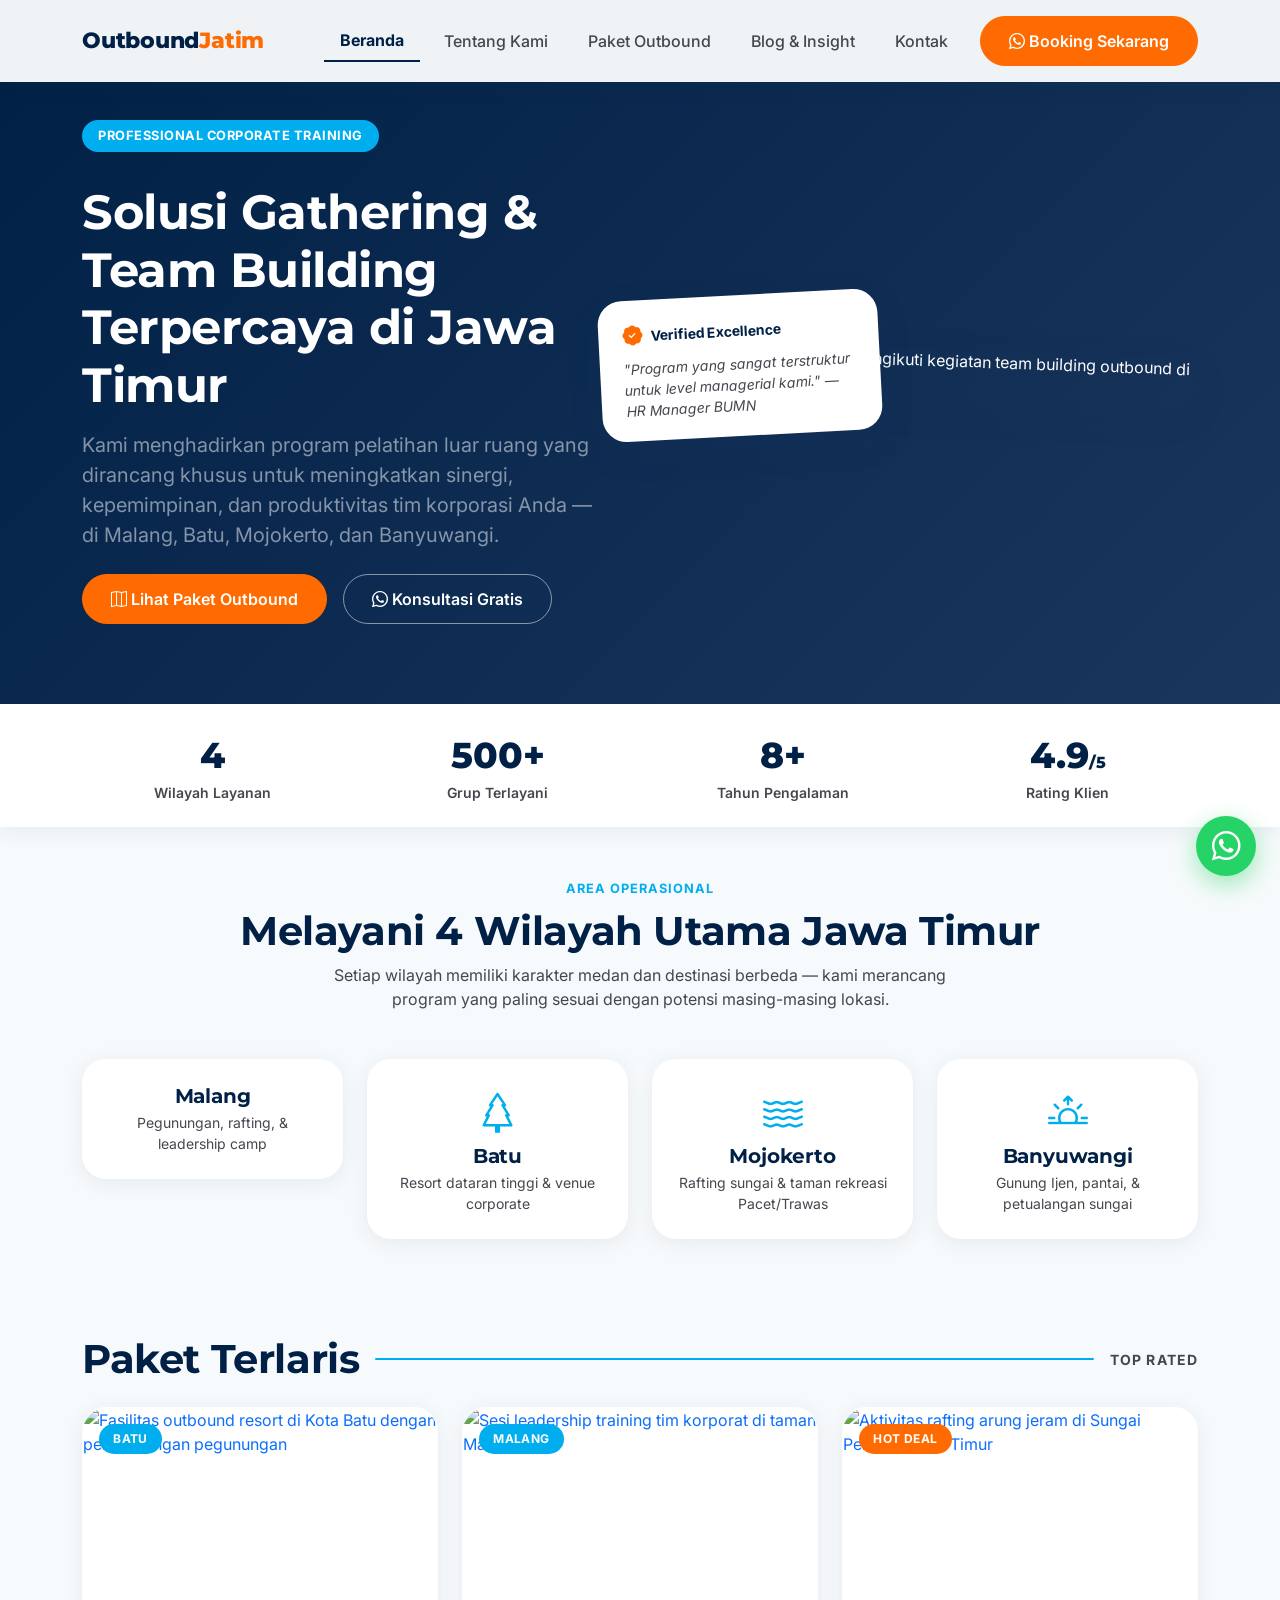
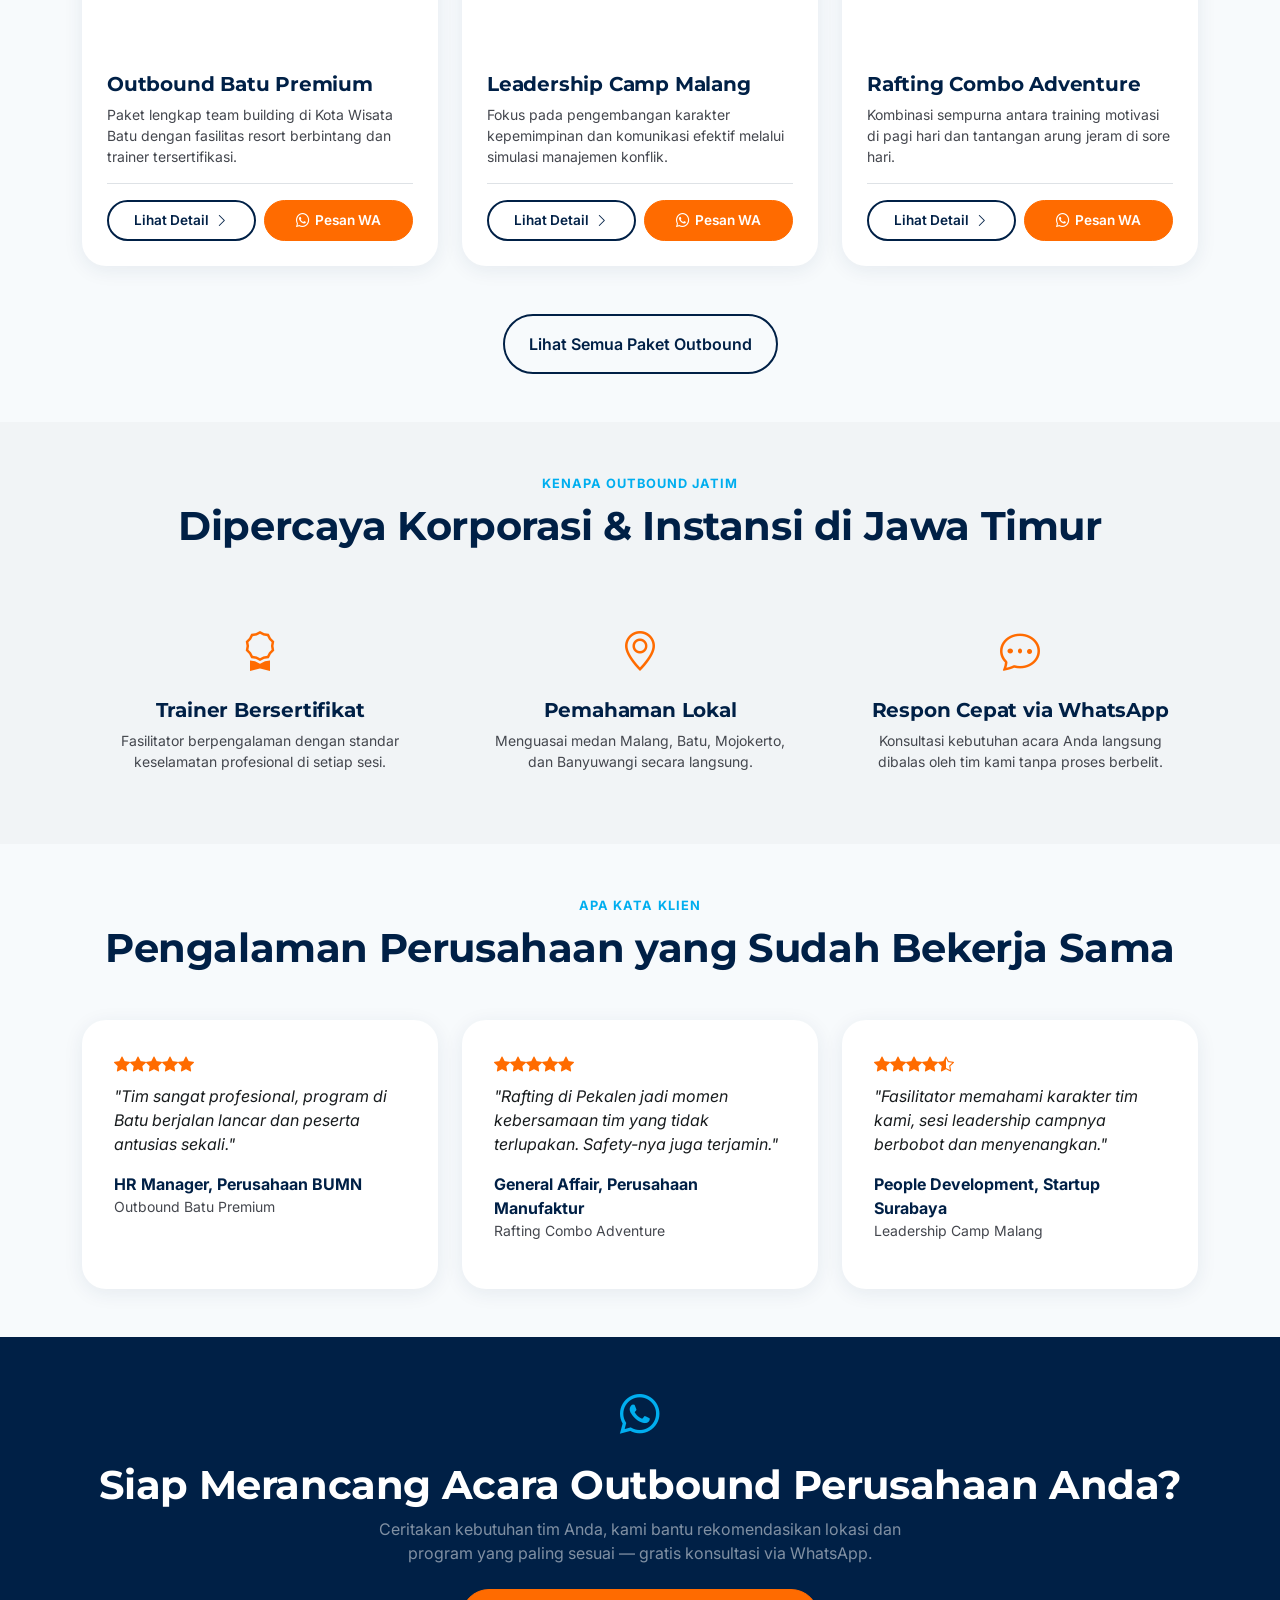
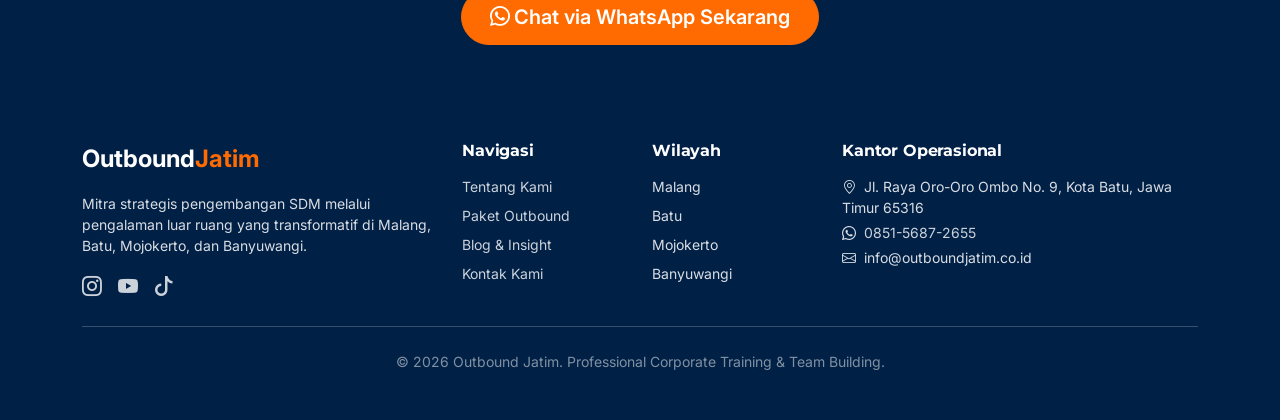
==== index.html @ 8d442c15 "outbound jatim" ====
<!DOCTYPE html>
<html lang="id">
<head>
<meta charset="UTF-8" />
<meta name="viewport" content="width=device-width, initial-scale=1.0" />
<title>Outbound Jatim | Paket Outbound &amp; Team Building Malang, Batu, Mojokerto, Banyuwangi</title>
<meta name="description" content="Outbound Jatim menyediakan paket outbound dan team building profesional di Malang, Batu, Mojokerto, dan Banyuwangi. Trainer bersertifikat, harga transparan, konsultasi gratis via WhatsApp." />
<meta name="keywords" content="outbound jawa timur, outbound malang, outbound batu, outbound mojokerto, outbound banyuwangi, team building malang, rafting jawa timur, paket outbound perusahaan" />
<meta name="author" content="Outbound Jatim" />
<meta name="robots" content="index, follow" />
<link rel="canonical" href="https://outboundjatim.co.id/index.html" />

<!-- Open Graph -->
<meta property="og:type" content="website" />
<meta property="og:locale" content="id_ID" />
<meta property="og:site_name" content="Outbound Jatim" />
<meta property="og:title" content="Outbound Jatim | Paket Outbound & Team Building Malang, Batu, Mojokerto, Banyuwangi" />
<meta property="og:description" content="Solusi gathering dan team building terpercaya di Jawa Timur. Melayani Malang, Batu, Mojokerto, dan Banyuwangi dengan program yang dirancang khusus untuk kebutuhan korporat." />
<meta property="og:url" content="https://outboundjatim.co.id/index.html" />
<meta property="og:image" content="https://lh3.googleusercontent.com/aida-public/[base64]" />

<!-- Twitter -->
<meta name="twitter:card" content="summary_large_image" />
<meta name="twitter:title" content="Outbound Jatim | Paket Outbound & Team Building Malang, Batu, Mojokerto, Banyuwangi" />
<meta name="twitter:description" content="Paket outbound dan team building profesional di Malang, Batu, Mojokerto, dan Banyuwangi." />

<link rel="preconnect" href="https://fonts.googleapis.com" />
<link rel="preconnect" href="https://fonts.gstatic.com" crossorigin />
<link href="https://fonts.googleapis.com/css2?family=Montserrat:wght@600;700;800&family=Inter:wght@400;500;600;700&display=swap" rel="stylesheet" />
<link rel="stylesheet" href="https://cdn.jsdelivr.net/npm/bootstrap@5.3.3/dist/css/bootstrap.min.css" />
<link rel="stylesheet" href="https://cdn.jsdelivr.net/npm/bootstrap-icons@1.11.3/font/bootstrap-icons.css" />
<link rel="stylesheet" href="assets/css/style.css" />

<script type="application/ld+json">
{
  "@context": "https://schema.org",
  "@type": "LocalBusiness",
  "name": "Outbound Jatim",
  "image": "https://lh3.googleusercontent.com/aida-public/[base64]",
  "description": "Penyedia jasa outbound dan team building korporat profesional di Jawa Timur, melayani Malang, Batu, Mojokerto, dan Banyuwangi.",
  "@id": "https://outboundjatim.co.id/",
  "url": "https://outboundjatim.co.id/",
  "telephone": "+6285156872655",
  "priceRange": "Rp 125.000 - Rp 900.000",
  "address": {
    "@type": "PostalAddress",
    "streetAddress": "Jl. Raya Oro-Oro Ombo No. 9",
    "addressLocality": "Kota Batu",
    "addressRegion": "Jawa Timur",
    "postalCode": "65316",
    "addressCountry": "ID"
  },
  "areaServed": [
    {"@type": "City", "name": "Malang"},
    {"@type": "City", "name": "Batu"},
    {"@type": "City", "name": "Mojokerto"},
    {"@type": "City", "name": "Banyuwangi"}
  ]
}
</script>
</head>
<body>
<a class="skip-link" href="#main-content">Langsung ke konten utama</a>

<!-- ============ NAVBAR ============ -->
<nav class="navbar navbar-expand-lg navbar-oj fixed-top py-3">
  <div class="container">
    <a class="navbar-brand" href="index.html">Outbound<span>Jatim</span></a>
    <button class="navbar-toggler border-0" type="button" data-bs-toggle="collapse" data-bs-target="#navMain" aria-controls="navMain" aria-expanded="false" aria-label="Buka menu navigasi">
      <i class="bi bi-list fs-2 text-navy"></i>
    </button>
    <div class="collapse navbar-collapse" id="navMain">
      <ul class="navbar-nav ms-auto align-items-lg-center gap-lg-2">
        <li class="nav-item"><a class="nav-link active" aria-current="page" href="index.html">Beranda</a></li>
        <li class="nav-item"><a class="nav-link" href="tentang.html">Tentang Kami</a></li>
        <li class="nav-item"><a class="nav-link" href="paket.html">Paket Outbound</a></li>
        <li class="nav-item"><a class="nav-link" href="blog.html">Blog &amp; Insight</a></li>
        <li class="nav-item"><a class="nav-link" href="kontak.html">Kontak</a></li>
        <li class="nav-item ms-lg-2 mt-2 mt-lg-0">
          <a class="btn btn-orange w-100" href="#" data-wa-message="Halo Outbound Jatim, saya ingin booking paket outbound. Mohon informasinya.">
            <i class="bi bi-whatsapp me-1"></i>Booking Sekarang
          </a>
        </li>
      </ul>
    </div>
  </div>
</nav>

<main id="main-content">
  <!-- ============ HERO ============ -->
  <header class="hero-section">
    <div class="container">
      <div class="row align-items-center g-5">
        <div class="col-lg-6">
          <span class="hero-badge mb-3">Professional Corporate Training</span>
          <h1 class="display-5 fw-bold text-white my-3">Solusi Gathering &amp; Team Building Terpercaya di Jawa Timur</h1>
          <p class="fs-5 text-white-50 mb-4" style="max-width: 32rem;">Kami menghadirkan program pelatihan luar ruang yang dirancang khusus untuk meningkatkan sinergi, kepemimpinan, dan produktivitas tim korporasi Anda &mdash; di Malang, Batu, Mojokerto, dan Banyuwangi.</p>
          <div class="d-flex flex-wrap gap-3">
            <a class="btn btn-orange" href="paket.html">
              <i class="bi bi-map me-1"></i>Lihat Paket Outbound
            </a>
            <a class="btn btn-navy-outline" href="#" data-wa-message="Halo Outbound Jatim, saya ingin konsultasi gratis mengenai paket outbound untuk perusahaan/instansi kami.">
              <i class="bi bi-whatsapp me-1"></i>Konsultasi Gratis
            </a>
          </div>
        </div>
        <div class="col-lg-6 d-none d-lg-block position-relative">
          <div class="hero-image-wrap">
            <img src="https://lh3.googleusercontent.com/aida-public/[base64]" alt="Karyawan perusahaan mengikuti kegiatan team building outbound di taman terbuka Jawa Timur" />
          </div>
          <div class="hero-floating-card position-absolute" style="bottom:-2.5rem; left:-2.5rem; transform: rotate(-3deg);">
            <div class="d-flex align-items-center gap-2 mb-2">
              <i class="bi bi-patch-check-fill text-orange fs-5"></i>
              <span class="fw-bold small">Verified Excellence</span>
            </div>
            <p class="fst-italic text-muted-custom small mb-0">"Program yang sangat terstruktur untuk level managerial kami." &mdash; HR Manager BUMN</p>
          </div>
        </div>
      </div>
    </div>
  </header>

  <!-- ============ STATS STRIP ============ -->
  <section class="py-4 bg-white shadow-navy">
    <div class="container">
      <div class="row g-4 text-center">
        <div class="col-6 col-md-3 stat-box">
          <div class="stat-number">4</div>
          <div class="text-muted-custom small fw-semibold">Wilayah Layanan</div>
        </div>
        <div class="col-6 col-md-3 stat-box">
          <div class="stat-number">500+</div>
          <div class="text-muted-custom small fw-semibold">Grup Terlayani</div>
        </div>
        <div class="col-6 col-md-3 stat-box">
          <div class="stat-number">8+</div>
          <div class="text-muted-custom small fw-semibold">Tahun Pengalaman</div>
        </div>
        <div class="col-6 col-md-3 stat-box">
          <div class="stat-number">4.9<span class="fs-6">/5</span></div>
          <div class="text-muted-custom small fw-semibold">Rating Klien</div>
        </div>
      </div>
    </div>
  </section>

  <!-- ============ WILAYAH LAYANAN ============ -->
  <section class="py-5 py-lg-6 px-3" style="padding-top:4rem; padding-bottom:4rem;">
    <div class="container">
      <div class="text-center mb-5">
        <span class="section-eyebrow">Area Operasional</span>
        <h2 class="fs-1 mt-2">Melayani 4 Wilayah Utama Jawa Timur</h2>
        <p class="text-muted-custom mx-auto" style="max-width: 40rem;">Setiap wilayah memiliki karakter medan dan destinasi berbeda &mdash; kami merancang program yang paling sesuai dengan potensi masing-masing lokasi.</p>
      </div>
      <div class="row g-4">
        <div class="col-md-6 col-lg-3">
          <div class="card-oj text-center p-4">
            <i class="bi bi-mountain fs-1 text-sky mb-2"></i>
            <h3 class="fs-5 mb-1">Malang</h3>
            <p class="small text-muted-custom mb-0">Pegunungan, rafting, &amp; leadership camp</p>
          </div>
        </div>
        <div class="col-md-6 col-lg-3">
          <div class="card-oj text-center p-4">
            <i class="bi bi-tree fs-1 text-sky mb-2"></i>
            <h3 class="fs-5 mb-1">Batu</h3>
            <p class="small text-muted-custom mb-0">Resort dataran tinggi &amp; venue corporate</p>
          </div>
        </div>
        <div class="col-md-6 col-lg-3">
          <div class="card-oj text-center p-4">
            <i class="bi bi-water fs-1 text-sky mb-2"></i>
            <h3 class="fs-5 mb-1">Mojokerto</h3>
            <p class="small text-muted-custom mb-0">Rafting sungai &amp; taman rekreasi Pacet/Trawas</p>
          </div>
        </div>
        <div class="col-md-6 col-lg-3">
          <div class="card-oj text-center p-4">
            <i class="bi bi-sunrise fs-1 text-sky mb-2"></i>
            <h3 class="fs-5 mb-1">Banyuwangi</h3>
            <p class="small text-muted-custom mb-0">Gunung Ijen, pantai, &amp; petualangan sungai</p>
          </div>
        </div>
      </div>
    </div>
  </section>

  <!-- ============ PAKET UNGGULAN ============ -->
  <section class="py-5" style="padding-top:1rem; padding-bottom:4rem;">
    <div class="container">
      <div class="d-flex align-items-center gap-3 mb-4 flex-wrap">
        <h2 class="fs-1 mb-0 text-navy">Paket Terlaris</h2>
        <div class="section-title-divider"></div>
        <span class="text-muted-custom small fw-bold text-uppercase" style="letter-spacing:.08em;">Top Rated</span>
      </div>
      <div class="row g-4">
        <div class="col-md-6 col-lg-4">
          <div class="card-oj h-100 d-flex flex-column">
            <div class="position-relative" style="height:15rem; overflow:hidden;">
              <a href="paket-detail.html?id=batu-premium">
                <img class="w-100 h-100" style="object-fit:cover;" src="https://lh3.googleusercontent.com/aida-public/[base64]" alt="Fasilitas outbound resort di Kota Batu dengan pemandangan pegunungan" loading="lazy" />
              </a>
              <span class="badge-region position-absolute" style="top:1rem; left:1rem;">Batu</span>
            </div>
            <div class="p-4 d-flex flex-column flex-grow-1">
              <h3 class="fs-5 mb-2"><a href="paket-detail.html?id=batu-premium" class="text-navy">Outbound Batu Premium</a></h3>
              <p class="small text-muted-custom flex-grow-1">Paket lengkap team building di Kota Wisata Batu dengan fasilitas resort berbintang dan trainer tersertifikasi.</p>
              <div class="card-action-btns pt-3 border-top mt-auto">
                <a class="btn btn-outline-navy-pill btn-sm-custom" href="paket-detail.html?id=batu-premium">Lihat Detail <i class="bi bi-chevron-right"></i></a>
                <a class="btn btn-orange btn-sm-custom" href="#" data-wa-message="Halo Admin Outbound Jatim, saya tertarik dengan paket Outbound Batu Premium. Mohon info ketersediaan jadwal."><i class="bi bi-whatsapp"></i> Pesan WA</a>
              </div>
            </div>
          </div>
        </div>
        <div class="col-md-6 col-lg-4">
          <div class="card-oj h-100 d-flex flex-column">
            <div class="position-relative" style="height:15rem; overflow:hidden;">
              <a href="paket-detail.html?id=leadership-malang">
                <img class="w-100 h-100" style="object-fit:cover;" src="https://lh3.googleusercontent.com/aida-public/[base64]" alt="Sesi leadership training tim korporat di taman Malang" loading="lazy" />
              </a>
              <span class="badge-region position-absolute" style="top:1rem; left:1rem;">Malang</span>
            </div>
            <div class="p-4 d-flex flex-column flex-grow-1">
              <h3 class="fs-5 mb-2"><a href="paket-detail.html?id=leadership-malang" class="text-navy">Leadership Camp Malang</a></h3>
              <p class="small text-muted-custom flex-grow-1">Fokus pada pengembangan karakter kepemimpinan dan komunikasi efektif melalui simulasi manajemen konflik.</p>
              <div class="card-action-btns pt-3 border-top mt-auto">
                <a class="btn btn-outline-navy-pill btn-sm-custom" href="paket-detail.html?id=leadership-malang">Lihat Detail <i class="bi bi-chevron-right"></i></a>
                <a class="btn btn-orange btn-sm-custom" href="#" data-wa-message="Halo Admin Outbound Jatim, saya tertarik dengan paket Leadership Camp Malang. Mohon info ketersediaan jadwal."><i class="bi bi-whatsapp"></i> Pesan WA</a>
              </div>
            </div>
          </div>
        </div>
        <div class="col-md-6 col-lg-4">
          <div class="card-oj h-100 d-flex flex-column">
            <div class="position-relative" style="height:15rem; overflow:hidden;">
              <a href="paket-detail.html?id=rafting-combo">
                <img class="w-100 h-100" style="object-fit:cover;" src="https://lh3.googleusercontent.com/aida-public/[base64]" alt="Aktivitas rafting arung jeram di Sungai Pekalen Jawa Timur" loading="lazy" />
              </a>
              <span class="badge-hot position-absolute" style="top:1rem; left:1rem;">Hot Deal</span>
            </div>
            <div class="p-4 d-flex flex-column flex-grow-1">
              <h3 class="fs-5 mb-2"><a href="paket-detail.html?id=rafting-combo" class="text-navy">Rafting Combo Adventure</a></h3>
              <p class="small text-muted-custom flex-grow-1">Kombinasi sempurna antara training motivasi di pagi hari dan tantangan arung jeram di sore hari.</p>
              <div class="card-action-btns pt-3 border-top mt-auto">
                <a class="btn btn-outline-navy-pill btn-sm-custom" href="paket-detail.html?id=rafting-combo">Lihat Detail <i class="bi bi-chevron-right"></i></a>
                <a class="btn btn-orange btn-sm-custom" href="#" data-wa-message="Halo Admin Outbound Jatim, saya tertarik dengan paket Rafting Combo Adventure. Mohon info ketersediaan jadwal."><i class="bi bi-whatsapp"></i> Pesan WA</a>
              </div>
            </div>
          </div>
        </div>
      </div>
      <div class="text-center mt-5">
        <a class="btn btn-outline-navy-pill px-4 py-3" href="paket.html">Lihat Semua Paket Outbound</a>
      </div>
    </div>
  </section>

  <!-- ============ MENGAPA MEMILIH KAMI ============ -->
  <section class="py-5 bg-surface-low" style="padding-top:4rem; padding-bottom:4rem;">
    <div class="container">
      <div class="text-center mb-5">
        <span class="section-eyebrow">Kenapa Outbound Jatim</span>
        <h2 class="fs-1 mt-2">Dipercaya Korporasi &amp; Instansi di Jawa Timur</h2>
      </div>
      <div class="row g-4">
        <div class="col-md-4">
          <div class="p-4 text-center h-100">
            <i class="bi bi-award fs-1 text-orange mb-3 d-block"></i>
            <h3 class="fs-5">Trainer Bersertifikat</h3>
            <p class="small text-muted-custom mb-0">Fasilitator berpengalaman dengan standar keselamatan profesional di setiap sesi.</p>
          </div>
        </div>
        <div class="col-md-4">
          <div class="p-4 text-center h-100">
            <i class="bi bi-geo-alt fs-1 text-orange mb-3 d-block"></i>
            <h3 class="fs-5">Pemahaman Lokal</h3>
            <p class="small text-muted-custom mb-0">Menguasai medan Malang, Batu, Mojokerto, dan Banyuwangi secara langsung.</p>
          </div>
        </div>
        <div class="col-md-4">
          <div class="p-4 text-center h-100">
            <i class="bi bi-chat-dots fs-1 text-orange mb-3 d-block"></i>
            <h3 class="fs-5">Respon Cepat via WhatsApp</h3>
            <p class="small text-muted-custom mb-0">Konsultasi kebutuhan acara Anda langsung dibalas oleh tim kami tanpa proses berbelit.</p>
          </div>
        </div>
      </div>
    </div>
  </section>

  <!-- ============ TESTIMONI ============ -->
  <section class="py-5" style="padding-top:4rem; padding-bottom:4rem;">
    <div class="container">
      <div class="text-center mb-5">
        <span class="section-eyebrow">Apa Kata Klien</span>
        <h2 class="fs-1 mt-2">Pengalaman Perusahaan yang Sudah Bekerja Sama</h2>
      </div>
      <div class="row g-4">
        <div class="col-md-4">
          <div class="testimonial-card">
            <div class="text-orange mb-2">
              <i class="bi bi-star-fill"></i><i class="bi bi-star-fill"></i><i class="bi bi-star-fill"></i><i class="bi bi-star-fill"></i><i class="bi bi-star-fill"></i>
            </div>
            <p class="fst-italic">"Tim sangat profesional, program di Batu berjalan lancar dan peserta antusias sekali."</p>
            <p class="fw-bold text-navy mb-0 mt-3">HR Manager, Perusahaan BUMN</p>
            <p class="small text-muted-custom">Outbound Batu Premium</p>
          </div>
        </div>
        <div class="col-md-4">
          <div class="testimonial-card">
            <div class="text-orange mb-2">
              <i class="bi bi-star-fill"></i><i class="bi bi-star-fill"></i><i class="bi bi-star-fill"></i><i class="bi bi-star-fill"></i><i class="bi bi-star-fill"></i>
            </div>
            <p class="fst-italic">"Rafting di Pekalen jadi momen kebersamaan tim yang tidak terlupakan. Safety-nya juga terjamin."</p>
            <p class="fw-bold text-navy mb-0 mt-3">General Affair, Perusahaan Manufaktur</p>
            <p class="small text-muted-custom">Rafting Combo Adventure</p>
          </div>
        </div>
        <div class="col-md-4">
          <div class="testimonial-card">
            <div class="text-orange mb-2">
              <i class="bi bi-star-fill"></i><i class="bi bi-star-fill"></i><i class="bi bi-star-fill"></i><i class="bi bi-star-fill"></i><i class="bi bi-star-half"></i>
            </div>
            <p class="fst-italic">"Fasilitator memahami karakter tim kami, sesi leadership campnya berbobot dan menyenangkan."</p>
            <p class="fw-bold text-navy mb-0 mt-3">People Development, Startup Surabaya</p>
            <p class="small text-muted-custom">Leadership Camp Malang</p>
          </div>
        </div>
      </div>
    </div>
  </section>

  <!-- ============ CTA BANNER ============ -->
  <section class="py-5 bg-navy text-white" style="padding-top:4rem; padding-bottom:4rem;">
    <div class="container text-center">
      <i class="bi bi-whatsapp fs-1 text-sky mb-3 d-block"></i>
      <h2 class="fs-1 text-white">Siap Merancang Acara Outbound Perusahaan Anda?</h2>
      <p class="text-white-50 mx-auto mb-4" style="max-width:36rem;">Ceritakan kebutuhan tim Anda, kami bantu rekomendasikan lokasi dan program yang paling sesuai &mdash; gratis konsultasi via WhatsApp.</p>
      <a class="btn btn-orange btn-lg" href="#" data-wa-message="Halo Outbound Jatim, saya ingin konsultasi untuk merancang acara outbound perusahaan kami.">
        <i class="bi bi-whatsapp me-1"></i>Chat via WhatsApp Sekarang
      </a>
    </div>
  </section>
</main>

<!-- ============ FOOTER ============ -->
<footer class="footer-oj py-5">
  <div class="container">
    <div class="row g-4">
      <div class="col-lg-4">
        <div class="fw-bold fs-4 text-white mb-3">Outbound<span class="text-orange">Jatim</span></div>
        <p class="small">Mitra strategis pengembangan SDM melalui pengalaman luar ruang yang transformatif di Malang, Batu, Mojokerto, dan Banyuwangi.</p>
        <div class="d-flex gap-3 mt-3">
          <a href="#" aria-label="Instagram Outbound Jatim"><i class="bi bi-instagram fs-5"></i></a>
          <a href="#" aria-label="YouTube Outbound Jatim"><i class="bi bi-youtube fs-5"></i></a>
          <a href="#" aria-label="TikTok Outbound Jatim"><i class="bi bi-tiktok fs-5"></i></a>
        </div>
      </div>
      <div class="col-6 col-lg-2">
        <h4 class="mb-3">Navigasi</h4>
        <ul class="list-unstyled small">
          <li class="mb-2"><a href="tentang.html">Tentang Kami</a></li>
          <li class="mb-2"><a href="paket.html">Paket Outbound</a></li>
          <li class="mb-2"><a href="blog.html">Blog &amp; Insight</a></li>
          <li class="mb-2"><a href="kontak.html">Kontak Kami</a></li>
        </ul>
      </div>
      <div class="col-6 col-lg-2">
        <h4 class="mb-3">Wilayah</h4>
        <ul class="list-unstyled small">
          <li class="mb-2">Malang</li>
          <li class="mb-2">Batu</li>
          <li class="mb-2">Mojokerto</li>
          <li class="mb-2">Banyuwangi</li>
        </ul>
      </div>
      <div class="col-lg-4">
        <h4 class="mb-3">Kantor Operasional</h4>
        <p class="small mb-1"><i class="bi bi-geo-alt me-2"></i>Jl. Raya Oro-Oro Ombo No. 9, Kota Batu, Jawa Timur 65316</p>
        <p class="small mb-1"><i class="bi bi-whatsapp me-2"></i><a href="#" data-wa-message="Halo Outbound Jatim, saya ingin bertanya-tanya.">0851-5687-2655</a></p>
        <p class="small mb-0"><i class="bi bi-envelope me-2"></i>info@outboundjatim.co.id</p>
      </div>
    </div>
    <hr class="border-white-50 my-4" />
    <p class="small text-center text-white-50 mb-0">&copy; <span class="current-year">2026</span> Outbound Jatim. Professional Corporate Training &amp; Team Building.</p>
  </div>
</footer>

<!-- Floating WhatsApp Button -->
<a class="wa-float" href="#" data-wa-message="Halo Outbound Jatim, saya ingin bertanya tentang paket outbound." aria-label="Chat via WhatsApp">
  <i class="bi bi-whatsapp"></i>
</a>

<script src="https://cdn.jsdelivr.net/npm/bootstrap@5.3.3/dist/js/bootstrap.bundle.min.js"></script>
<script src="assets/js/main.js"></script>
</body>
</html>
---- assets/css/style.css ----
/* =========================================================
   Outbound Jatim — Shared Stylesheet
   Design tokens derived from the provided design system:
   Navy (#002046), Sky Blue (#00AEEF), Safety Orange (#FF6B00)
   ========================================================= */

:root {
  --color-primary: #002046;
  --color-primary-container: #1b365d;
  --color-on-primary: #ffffff;
  --color-secondary: #555f71;
  --color-sky-blue: #00aeef;
  --color-safety-orange: #ff6b00;
  --color-safety-orange-dark: #e05f00;

  --color-surface: #f7fafc;
  --color-surface-container-lowest: #ffffff;
  --color-surface-container-low: #f1f4f6;
  --color-surface-container: #ebeef0;
  --color-surface-container-high: #e5e9eb;

  --color-on-surface: #181c1e;
  --color-on-surface-variant: #44474e;
  --color-outline-variant: #c4c6cf;

  --shadow-navy: 0px 4px 20px rgba(27, 54, 93, 0.08);
  --shadow-navy-lg: 0px 12px 32px rgba(27, 54, 93, 0.16);

  --radius-card: 1.5rem;      /* 24px */
  --radius-control: 0.5rem;   /* 8px */

  --font-heading: "Montserrat", sans-serif;
  --font-body: "Inter", sans-serif;
}

html {
  scroll-behavior: smooth;
}

body {
  font-family: var(--font-body);
  background-color: var(--color-surface);
  color: var(--color-on-surface);
}

h1, h2, h3, h4, h5, h6,
.font-heading {
  font-family: var(--font-heading);
  font-weight: 700;
  color: var(--color-primary);
  letter-spacing: -0.01em;
}

a {
  text-decoration: none;
}

.text-orange { color: var(--color-safety-orange) !important; }
.text-sky { color: var(--color-sky-blue) !important; }
.text-navy { color: var(--color-primary) !important; }
.text-muted-custom { color: var(--color-on-surface-variant) !important; }

.bg-navy { background-color: var(--color-primary) !important; }
.bg-navy-container { background-color: var(--color-primary-container) !important; }
.bg-sky { background-color: var(--color-sky-blue) !important; }
.bg-orange { background-color: var(--color-safety-orange) !important; }
.bg-surface-low { background-color: var(--color-surface-container-low) !important; }
.bg-surface-container { background-color: var(--color-surface-container) !important; }

/* ---------- Navbar ---------- */
.navbar-oj {
  background-color: rgba(247, 250, 252, 0.97);
  backdrop-filter: blur(10px);
  box-shadow: var(--shadow-navy);
  transition: padding 0.25s ease;
}

.navbar-oj .navbar-brand {
  font-family: var(--font-heading);
  font-weight: 800;
  color: var(--color-primary) !important;
  font-size: 1.4rem;
  letter-spacing: -0.01em;
}
.navbar-oj .navbar-brand span {
  color: var(--color-safety-orange);
}

.navbar-oj .nav-link {
  font-weight: 500;
  color: var(--color-on-surface-variant) !important;
  padding: 0.5rem 1rem !important;
}
.navbar-oj .nav-link.active,
.navbar-oj .nav-link:hover {
  color: var(--color-primary) !important;
}
.navbar-oj .nav-link.active {
  font-weight: 700;
  border-bottom: 2px solid var(--color-primary);
}

/* ---------- Buttons ---------- */
.btn-orange {
  background-color: var(--color-safety-orange);
  border-color: var(--color-safety-orange);
  color: #fff;
  font-weight: 600;
  border-radius: 50px;
  padding: 0.75rem 1.75rem;
  transition: all .2s ease;
}
.btn-orange:hover, .btn-orange:focus {
  background-color: var(--color-safety-orange-dark);
  border-color: var(--color-safety-orange-dark);
  color: #fff;
  transform: translateY(-2px);
  box-shadow: 0 8px 20px rgba(255, 107, 0, 0.3);
}

.btn-navy-outline {
  background-color: transparent;
  border: 1.5px solid rgba(255,255,255,0.5);
  color: #fff;
  font-weight: 600;
  border-radius: 50px;
  padding: 0.75rem 1.75rem;
  transition: all .2s ease;
}
.btn-navy-outline:hover {
  background-color: #fff;
  color: var(--color-primary);
  border-color: #fff;
}

.btn-navy-solid {
  background-color: var(--color-primary);
  border-color: var(--color-primary);
  color: #fff;
  font-weight: 600;
  border-radius: 50px;
  transition: all .2s ease;
}
.btn-navy-solid:hover {
  background-color: var(--color-sky-blue);
  border-color: var(--color-sky-blue);
  color: #fff;
}

.btn-outline-navy-pill {
  border: 2px solid var(--color-primary);
  color: var(--color-primary);
  border-radius: 50px;
  font-weight: 600;
  background: transparent;
  transition: all .2s ease;
}
.btn-outline-navy-pill:hover {
  background: var(--color-primary);
  color: #fff;
}

.btn-pill {
  border-radius: 50px;
  font-weight: 600;
  padding: 0.6rem 1.4rem;
  border: 1px solid var(--color-outline-variant);
  background: #fff;
  color: var(--color-on-surface-variant);
  transition: all .2s ease;
}
.btn-pill:hover {
  border-color: var(--color-primary);
  color: var(--color-primary);
}
.btn-pill.active {
  background: var(--color-primary);
  border-color: var(--color-primary);
  color: #fff;
}

/* ---------- Hero ---------- */
.hero-section {
  background: linear-gradient(135deg, var(--color-primary) 0%, var(--color-primary-container) 100%);
  color: #fff;
  padding-top: 7.5rem;
  padding-bottom: 5rem;
  position: relative;
  overflow: hidden;
}

.hero-badge {
  background-color: var(--color-sky-blue);
  color: #fff;
  font-size: 0.8rem;
  font-weight: 700;
  letter-spacing: 0.04em;
  padding: 0.4rem 1rem;
  border-radius: 50px;
  display: inline-block;
  text-transform: uppercase;
}

.hero-image-wrap {
  border-radius: var(--radius-card);
  overflow: hidden;
  box-shadow: var(--shadow-navy-lg);
  transform: rotate(2deg);
}
.hero-image-wrap img {
  width: 100%;
  height: 26rem;
  object-fit: cover;
}

.hero-floating-card {
  background: #fff;
  color: var(--color-primary);
  border-radius: var(--radius-card);
  box-shadow: var(--shadow-navy-lg);
  padding: 1.25rem 1.5rem;
  max-width: 280px;
}

/* ---------- Cards ---------- */
.card-oj {
  background: #fff;
  border-radius: var(--radius-card);
  box-shadow: var(--shadow-navy);
  border: 1px solid transparent;
  overflow: hidden;
  transition: transform .25s ease, box-shadow .25s ease, border-color .25s ease;
}
.card-oj:hover {
  transform: translateY(-8px);
  box-shadow: var(--shadow-navy-lg);
  border-color: rgba(0, 174, 239, 0.25);
}
.card-oj img {
  transition: transform .5s ease;
}
.card-oj:hover img {
  transform: scale(1.08);
}

.badge-region {
  background-color: var(--color-sky-blue);
  color: #fff;
  font-weight: 700;
  border-radius: 50px;
  padding: 0.35rem 0.9rem;
  font-size: 0.75rem;
  letter-spacing: 0.03em;
  text-transform: uppercase;
}
.badge-hot {
  background-color: var(--color-safety-orange);
  color: #fff;
  font-weight: 700;
  border-radius: 50px;
  padding: 0.35rem 0.9rem;
  font-size: 0.75rem;
  letter-spacing: 0.03em;
  text-transform: uppercase;
}
.badge-category {
  background-color: var(--color-surface-container);
  color: var(--color-primary);
  font-weight: 600;
  border-radius: 50px;
  padding: 0.25rem 0.75rem;
  font-size: 0.72rem;
}

/* ---------- Sections ---------- */
.section-title-divider {
  height: 2px;
  flex-grow: 1;
  background-color: var(--color-sky-blue);
  border-radius: 50px;
}

.section-eyebrow {
  font-weight: 700;
  font-size: 0.8rem;
  letter-spacing: 0.08em;
  text-transform: uppercase;
  color: var(--color-sky-blue);
}

/* ---------- WhatsApp Floating Button ---------- */
.wa-float {
  position: fixed;
  bottom: 24px;
  right: 24px;
  z-index: 1050;
  background-color: #25d366;
  color: #fff;
  width: 60px;
  height: 60px;
  border-radius: 50%;
  display: flex;
  align-items: center;
  justify-content: center;
  font-size: 1.8rem;
  box-shadow: 0 8px 24px rgba(37, 211, 102, 0.45);
  animation: wa-pulse 2.4s infinite;
}
.wa-float:hover { color: #fff; transform: scale(1.06); }

@keyframes wa-pulse {
  0% { box-shadow: 0 0 0 0 rgba(37, 211, 102, 0.55); }
  70% { box-shadow: 0 0 0 14px rgba(37, 211, 102, 0); }
  100% { box-shadow: 0 0 0 0 rgba(37, 211, 102, 0); }
}

/* ---------- Footer ---------- */
.footer-oj {
  background-color: var(--color-primary);
  color: rgba(255,255,255,0.85);
}
.footer-oj a {
  color: rgba(255,255,255,0.8);
}
.footer-oj a:hover {
  color: var(--color-sky-blue);
}
.footer-oj h4 {
  color: #fff;
  font-size: 1rem;
}

/* ---------- Filter selector (Paket page) ---------- */
.filter-panel {
  background: #fff;
  border-radius: var(--radius-card);
  box-shadow: var(--shadow-navy);
  padding: 2rem;
}
.filter-step-label {
  font-family: var(--font-heading);
  font-weight: 700;
  color: var(--color-primary);
  display: flex;
  align-items: center;
  gap: 0.6rem;
  margin-bottom: 1rem;
}
.filter-step-number {
  background: var(--color-primary);
  color: #fff;
  width: 28px;
  height: 28px;
  border-radius: 50%;
  display: inline-flex;
  align-items: center;
  justify-content: center;
  font-size: 0.85rem;
}

.region-note {
  font-size: 0.85rem;
  color: var(--color-on-surface-variant);
  font-style: italic;
}

/* ---------- Misc ---------- */
.rounded-card { border-radius: var(--radius-card); }
.shadow-navy { box-shadow: var(--shadow-navy); }
.shadow-navy-lg { box-shadow: var(--shadow-navy-lg); }

.form-control-oj {
  background-color: var(--color-surface-container-low);
  border: 1px solid var(--color-outline-variant);
  border-radius: var(--radius-control);
  padding: 0.75rem 1rem;
}
.form-control-oj:focus {
  border-color: var(--color-sky-blue);
  box-shadow: 0 0 0 0.2rem rgba(0, 174, 239, 0.2);
}

.testimonial-card {
  background: #fff;
  border-radius: var(--radius-card);
  box-shadow: var(--shadow-navy);
  padding: 2rem;
  height: 100%;
}

.stat-box {
  text-align: center;
}
.stat-box .stat-number {
  font-family: var(--font-heading);
  font-weight: 800;
  font-size: 2.25rem;
  color: var(--color-primary);
}

/* ---------- Admin Contact Cards ---------- */
.admin-card {
  background: #ffffff;
  border-radius: var(--radius-card);
  box-shadow: var(--shadow-navy);
  border: 1px solid rgba(0, 32, 70, 0.08);
  transition: all 0.3s ease;
  height: 100%;
  display: flex;
  flex-direction: column;
}
.admin-card:hover {
  transform: translateY(-6px);
  box-shadow: var(--shadow-navy-lg);
  border-color: var(--color-sky-blue);
}
.admin-avatar-box {
  width: 64px;
  height: 64px;
  border-radius: 16px;
  background: linear-gradient(135deg, var(--color-primary) 0%, var(--color-primary-container) 100%);
  color: var(--color-sky-blue);
  display: flex;
  align-items: center;
  justify-content: center;
  font-size: 1.75rem;
  flex-shrink: 0;
}
.admin-status-online {
  display: inline-flex;
  align-items: center;
  gap: 0.4rem;
  font-size: 0.78rem;
  font-weight: 600;
  color: #10b981;
  background: rgba(16, 185, 129, 0.1);
  padding: 0.25rem 0.75rem;
  border-radius: 50px;
}
.admin-status-dot {
  width: 8px;
  height: 8px;
  background-color: #10b981;
  border-radius: 50%;
  box-shadow: 0 0 0 3px rgba(16, 185, 129, 0.25);
  animation: wa-pulse 2s infinite;
}

/* ---------- Blog & Article Styles ---------- */
.blog-content {
  font-size: 1.05rem;
  line-height: 1.8;
  color: var(--color-on-surface);
}
.blog-content h2 {
  font-size: 1.65rem;
  margin-top: 2rem;
  margin-bottom: 1rem;
  padding-bottom: 0.5rem;
  border-bottom: 2px solid var(--color-surface-container);
}
.blog-content h3 {
  font-size: 1.3rem;
  margin-top: 1.5rem;
  margin-bottom: 0.75rem;
}
.blog-content p {
  margin-bottom: 1.25rem;
}
.blog-content ul, .blog-content ol {
  margin-bottom: 1.5rem;
  padding-left: 1.5rem;
}
.blog-content li {
  margin-bottom: 0.5rem;
}
.blog-quote {
  border-left: 4px solid var(--color-sky-blue);
  background-color: var(--color-surface-container-low);
  padding: 1.25rem 1.5rem;
  border-radius: 0 var(--radius-control) var(--radius-control) 0;
  font-style: italic;
  font-weight: 500;
  margin: 1.75rem 0;
  color: var(--color-primary);
}
.takeaways-box {
  background: linear-gradient(135deg, rgba(0, 32, 70, 0.03) 0%, rgba(0, 174, 239, 0.08) 100%);
  border: 1px solid rgba(0, 174, 239, 0.3);
  border-radius: var(--radius-card);
  padding: 1.75rem;
  margin: 2rem 0;
}

/* ---------- Package Detail Styles ---------- */
.pkg-facility-card {
  background: #ffffff;
  border-radius: 1rem;
  padding: 1.25rem;
  box-shadow: var(--shadow-navy);
  border: 1px solid var(--color-surface-container);
  display: flex;
  align-items: center;
  gap: 1rem;
  height: 100%;
}
.pkg-facility-icon {
  width: 48px;
  height: 48px;
  border-radius: 12px;
  background: rgba(0, 174, 239, 0.1);
  color: var(--color-sky-blue);
  display: flex;
  align-items: center;
  justify-content: center;
  font-size: 1.4rem;
  flex-shrink: 0;
}
.rundown-timeline {
  position: relative;
  padding-left: 2rem;
}
.rundown-timeline::before {
  content: "";
  position: absolute;
  left: 9px;
  top: 8px;
  bottom: 8px;
  width: 2px;
  background: var(--color-surface-container-high);
}
.rundown-item {
  position: relative;
  margin-bottom: 1.5rem;
}
.rundown-item::before {
  content: "";
  position: absolute;
  left: -2rem;
  top: 6px;
  width: 20px;
  height: 20px;
  border-radius: 50%;
  background: var(--color-sky-blue);
  border: 4px solid #ffffff;
  box-shadow: 0 0 0 2px var(--color-sky-blue);
}

/* ---------- Card Buttons Fix ---------- */
.card-action-btns {
  display: grid;
  grid-template-columns: 1fr 1fr;
  gap: 0.5rem;
  margin-top: 1rem;
}
.btn-sm-custom {
  padding: 0.5rem 0.85rem;
  font-size: 0.85rem;
  border-radius: 50px;
  font-weight: 600;
  display: inline-flex;
  align-items: center;
  justify-content: center;
  gap: 0.35rem;
  white-space: nowrap;
}

@media (max-width: 767.98px) {
  .hero-section { padding-top: 6rem; padding-bottom: 3rem; text-align: center; }
  h1 { font-size: 2rem !important; line-height: 1.25 !important; }
  .card-action-btns { grid-template-columns: 1fr; }
}

/* Visually hidden but accessible skip link */
.skip-link {
  position: absolute;
  left: -9999px;
  top: auto;
  background: var(--color-primary);
  color: #fff;
  padding: 0.75rem 1.25rem;
  z-index: 2000;
  border-radius: 0 0 8px 0;
}
.skip-link:focus {
  left: 0;
  top: 0;
}
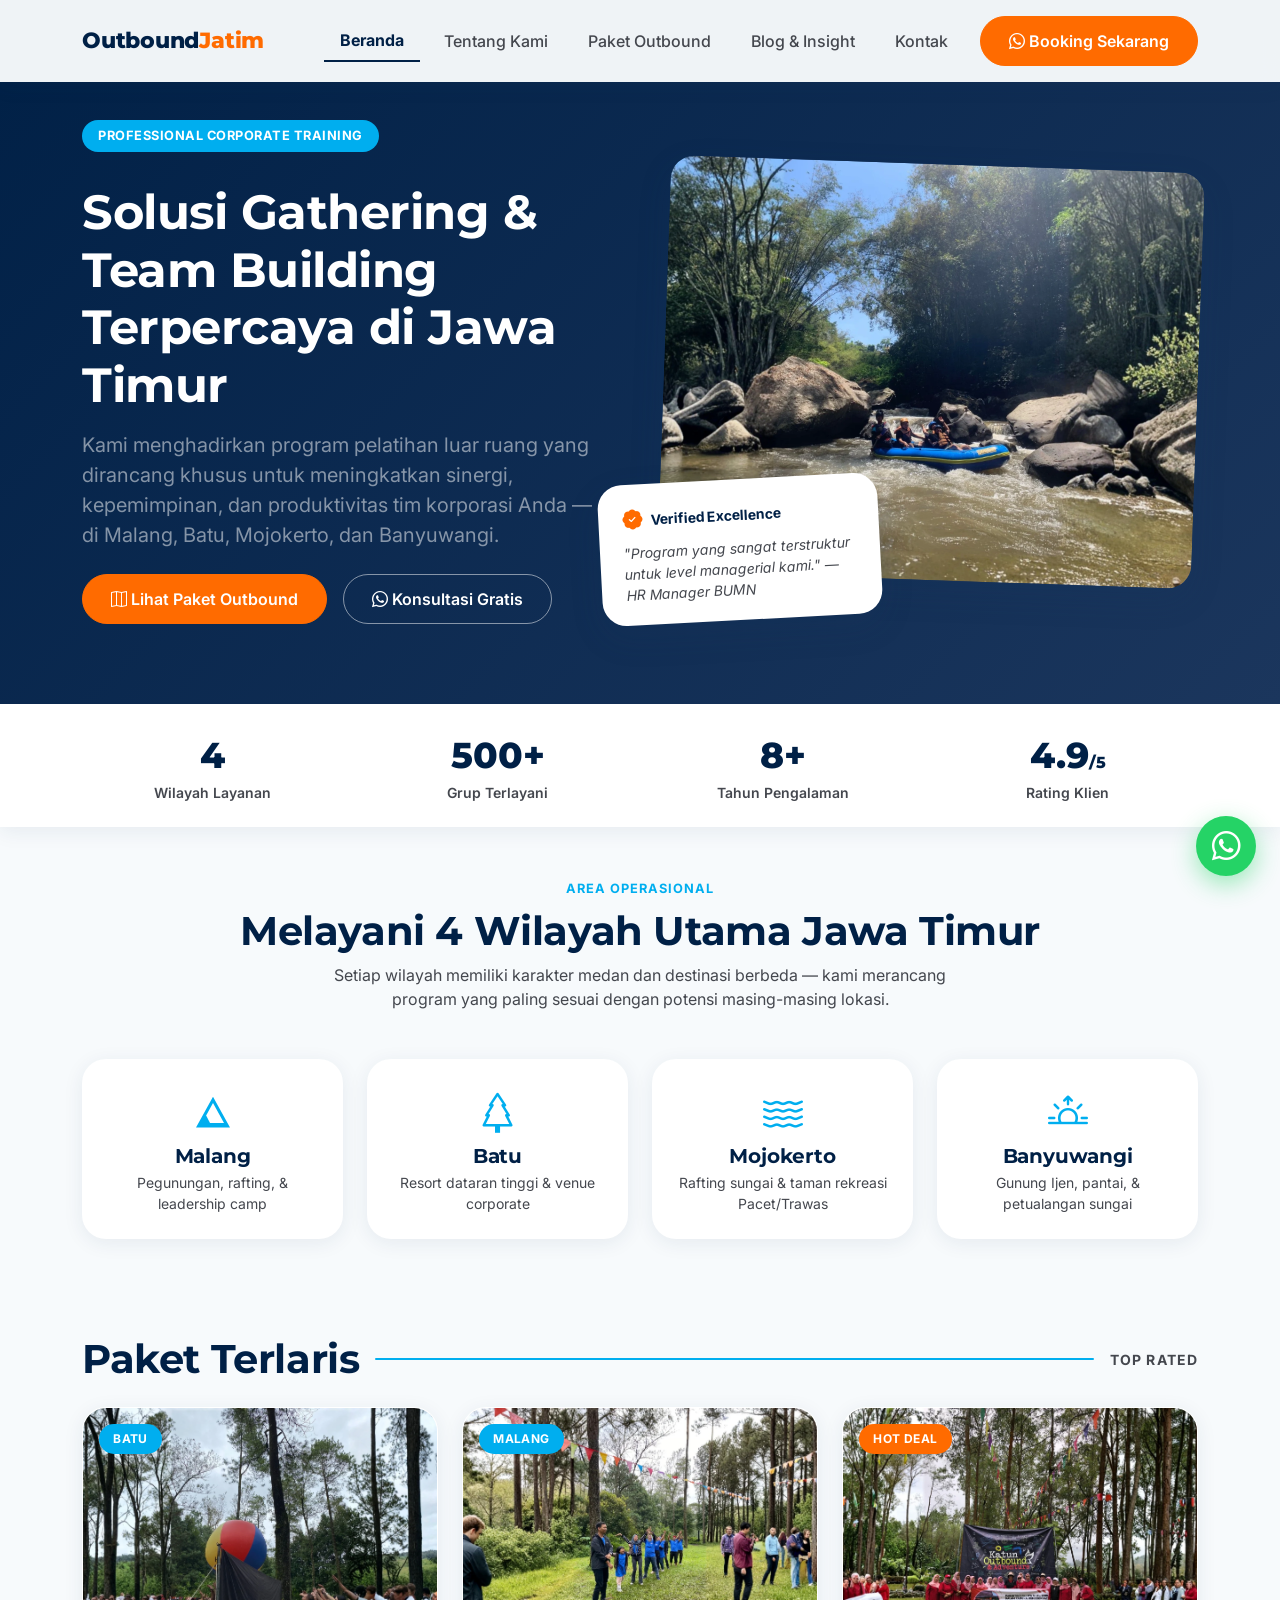
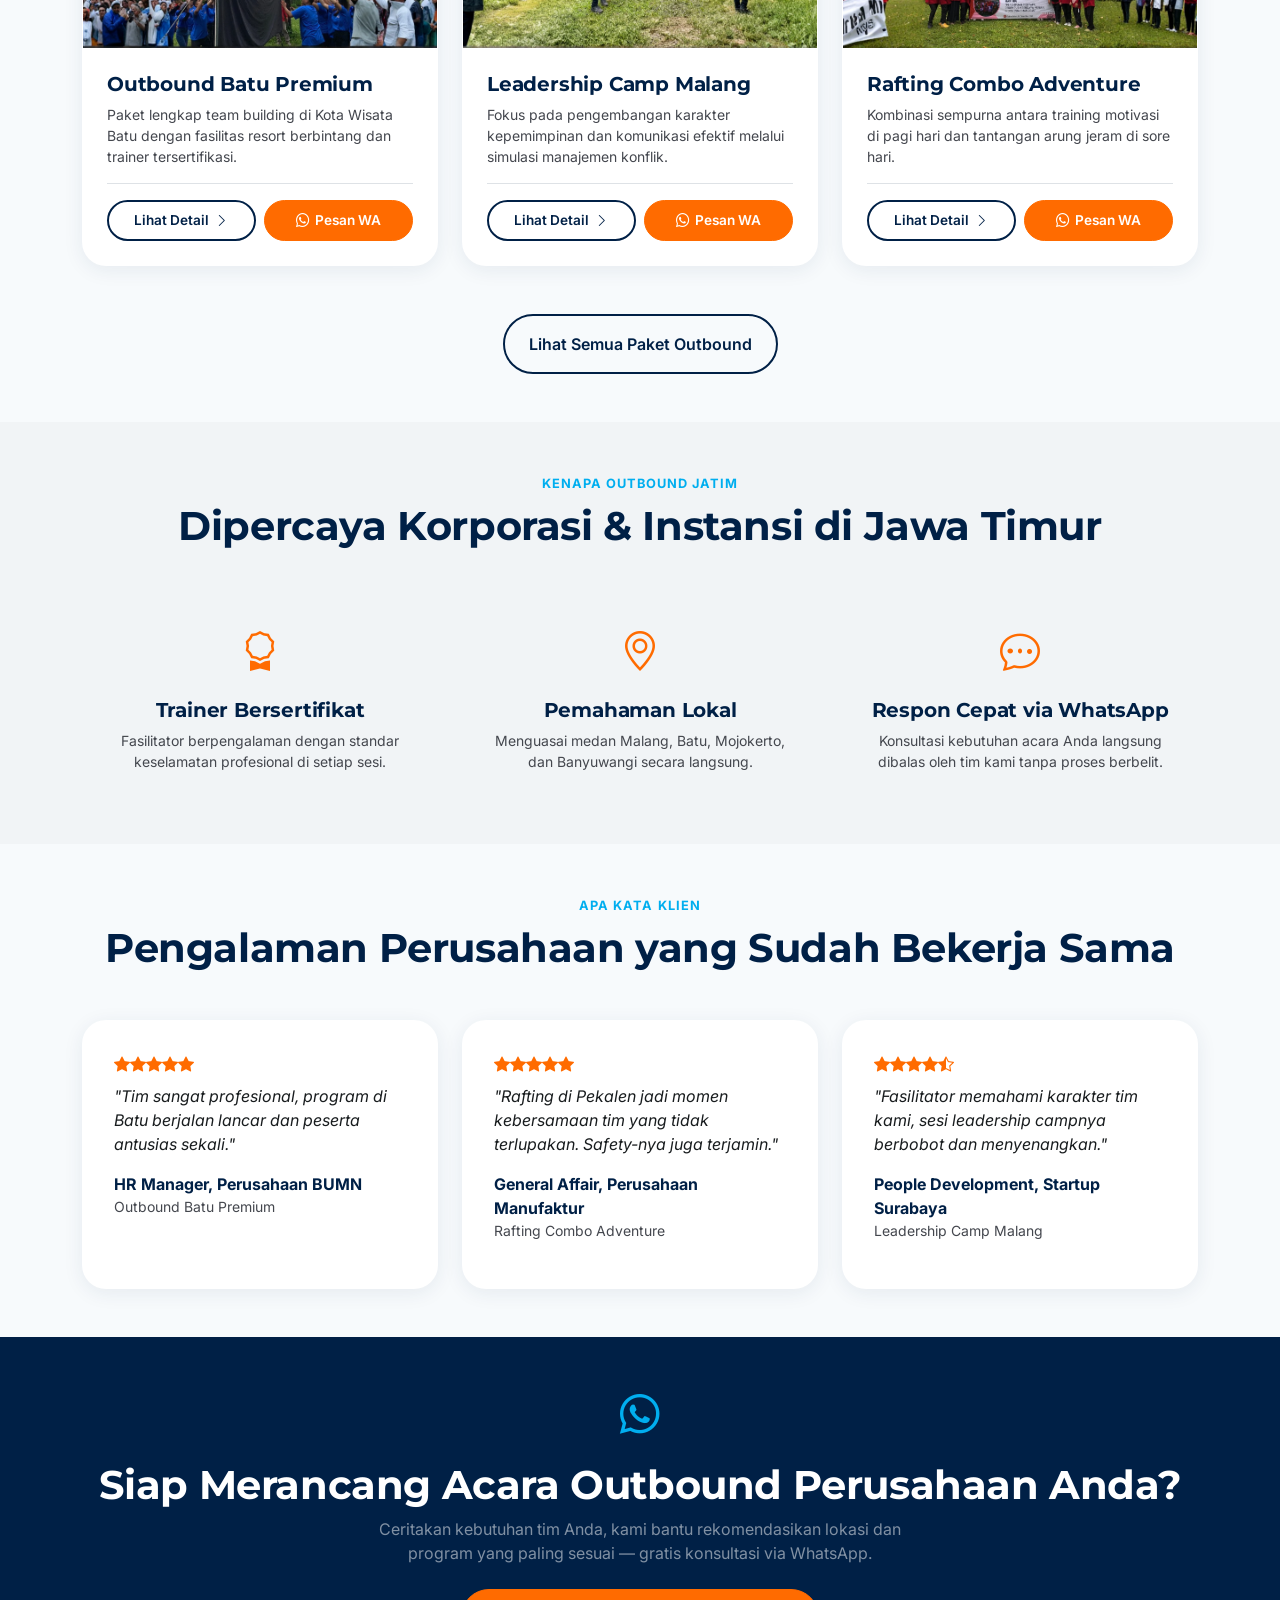
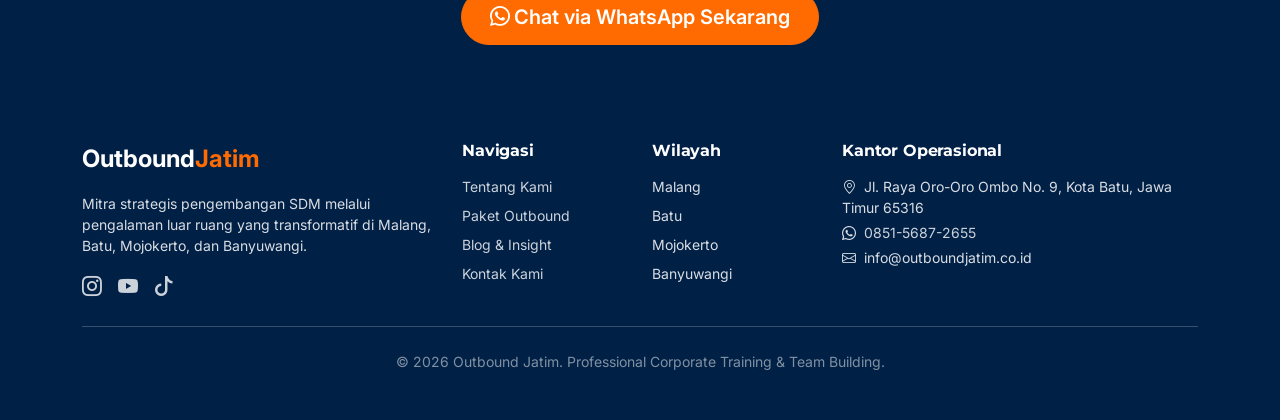
==== commit 66296c57: "perbaikan icon, blog dan gambar" ====
--- a/index.html
+++ b/index.html
@@ -17,7 +17,7 @@
 <meta property="og:title" content="Outbound Jatim | Paket Outbound & Team Building Malang, Batu, Mojokerto, Banyuwangi" />
 <meta property="og:description" content="Solusi gathering dan team building terpercaya di Jawa Timur. Melayani Malang, Batu, Mojokerto, dan Banyuwangi dengan program yang dirancang khusus untuk kebutuhan korporat." />
 <meta property="og:url" content="https://outboundjatim.co.id/index.html" />
-<meta property="og:image" content="https://lh3.googleusercontent.com/aida-public/[base64]" />
+<meta property="og:image" content="assets/img/20260724_141514_0000.webp" />
 
 <!-- Twitter -->
 <meta name="twitter:card" content="summary_large_image" />
@@ -26,9 +26,22 @@
 
 <link rel="preconnect" href="https://fonts.googleapis.com" />
 <link rel="preconnect" href="https://fonts.gstatic.com" crossorigin />
-<link href="https://fonts.googleapis.com/css2?family=Montserrat:wght@600;700;800&family=Inter:wght@400;500;600;700&display=swap" rel="stylesheet" />
+<link rel="preconnect" href="https://cdn.jsdelivr.net" />
+
+<!-- Preload LCP Hero Image -->
+<link rel="preload" as="image" href="assets/img/20260724_141514_0000.webp" fetchpriority="high" />
+
+<!-- Non-render-blocking Google Fonts -->
+<link rel="preload" as="style" href="https://fonts.googleapis.com/css2?family=Montserrat:wght@600;700;800&family=Inter:wght@400;500;600;700&display=swap" />
+<link rel="stylesheet" href="https://fonts.googleapis.com/css2?family=Montserrat:wght@600;700;800&family=Inter:wght@400;500;600;700&display=swap" media="print" onload="this.media='all'" />
+<noscript><link rel="stylesheet" href="https://fonts.googleapis.com/css2?family=Montserrat:wght@600;700;800&family=Inter:wght@400;500;600;700&display=swap" /></noscript>
+
+<!-- Non-render-blocking Icons -->
+<link rel="stylesheet" href="https://cdn.jsdelivr.net/npm/bootstrap-icons@1.11.3/font/bootstrap-icons.min.css" media="print" onload="this.media='all'" />
+<noscript><link rel="stylesheet" href="https://cdn.jsdelivr.net/npm/bootstrap-icons@1.11.3/font/bootstrap-icons.min.css" /></noscript>
+
+<!-- Styles -->
 <link rel="stylesheet" href="https://cdn.jsdelivr.net/npm/bootstrap@5.3.3/dist/css/bootstrap.min.css" />
-<link rel="stylesheet" href="https://cdn.jsdelivr.net/npm/bootstrap-icons@1.11.3/font/bootstrap-icons.css" />
 <link rel="stylesheet" href="assets/css/style.css" />
 
 <script type="application/ld+json">
@@ -36,7 +49,7 @@
   "@context": "https://schema.org",
   "@type": "LocalBusiness",
   "name": "Outbound Jatim",
-  "image": "https://lh3.googleusercontent.com/aida-public/[base64]",
+  "image": "assets/img/20260724_141514_0000.webp",
   "description": "Penyedia jasa outbound dan team building korporat profesional di Jawa Timur, melayani Malang, Batu, Mojokerto, dan Banyuwangi.",
   "@id": "https://outboundjatim.co.id/",
   "url": "https://outboundjatim.co.id/",
@@ -94,6 +107,21 @@
         <div class="col-lg-6">
           <span class="hero-badge mb-3">Professional Corporate Training</span>
           <h1 class="display-5 fw-bold text-white my-3">Solusi Gathering &amp; Team Building Terpercaya di Jawa Timur</h1>
+
+          <!-- Hero Image versi Mobile (Tampil persis di bawah Headline) -->
+          <div class="d-lg-none my-4 position-relative">
+            <div class="hero-image-wrap">
+              <img src="assets/img/20260724_141514_0000.webp" alt="Karyawan perusahaan mengikuti kegiatan team building outbound di taman terbuka Jawa Timur" width="600" height="400" fetchpriority="high" decoding="async" />
+            </div>
+            <div class="hero-floating-card mt-3">
+              <div class="d-flex align-items-center gap-2 mb-1">
+                <i class="bi bi-patch-check-fill text-orange fs-5"></i>
+                <span class="fw-bold small">Verified Excellence</span>
+              </div>
+              <p class="fst-italic text-muted-custom small mb-0">"Program yang sangat terstruktur untuk level managerial kami." &mdash; HR Manager BUMN</p>
+            </div>
+          </div>
+
           <p class="fs-5 text-white-50 mb-4" style="max-width: 32rem;">Kami menghadirkan program pelatihan luar ruang yang dirancang khusus untuk meningkatkan sinergi, kepemimpinan, dan produktivitas tim korporasi Anda &mdash; di Malang, Batu, Mojokerto, dan Banyuwangi.</p>
           <div class="d-flex flex-wrap gap-3">
             <a class="btn btn-orange" href="paket.html">
@@ -106,7 +134,7 @@
         </div>
         <div class="col-lg-6 d-none d-lg-block position-relative">
           <div class="hero-image-wrap">
-            <img src="https://lh3.googleusercontent.com/aida-public/[base64]" alt="Karyawan perusahaan mengikuti kegiatan team building outbound di taman terbuka Jawa Timur" />
+            <img src="assets/img/20260724_141514_0000.webp" alt="Karyawan perusahaan mengikuti kegiatan team building outbound di taman terbuka Jawa Timur" width="600" height="400" fetchpriority="high" decoding="async" />
           </div>
           <div class="hero-floating-card position-absolute" style="bottom:-2.5rem; left:-2.5rem; transform: rotate(-3deg);">
             <div class="d-flex align-items-center gap-2 mb-2">
@@ -198,7 +226,7 @@
           <div class="card-oj h-100 d-flex flex-column">
             <div class="position-relative" style="height:15rem; overflow:hidden;">
               <a href="paket-detail.html?id=batu-premium">
-                <img class="w-100 h-100" style="object-fit:cover;" src="https://lh3.googleusercontent.com/aida-public/[base64]" alt="Fasilitas outbound resort di Kota Batu dengan pemandangan pegunungan" loading="lazy" />
+                <img class="w-100 h-100" style="object-fit:cover;" src="assets/img/1000414856.webp" alt="Fasilitas outbound resort di Kota Batu dengan pemandangan pegunungan" loading="lazy" />
               </a>
               <span class="badge-region position-absolute" style="top:1rem; left:1rem;">Batu</span>
             </div>
@@ -216,7 +244,7 @@
           <div class="card-oj h-100 d-flex flex-column">
             <div class="position-relative" style="height:15rem; overflow:hidden;">
               <a href="paket-detail.html?id=leadership-malang">
-                <img class="w-100 h-100" style="object-fit:cover;" src="https://lh3.googleusercontent.com/aida-public/[base64]" alt="Sesi leadership training tim korporat di taman Malang" loading="lazy" />
+                <img class="w-100 h-100" style="object-fit:cover;" src="assets/img/1000414857.webp" alt="Sesi leadership training tim korporat di taman Malang" loading="lazy" />
               </a>
               <span class="badge-region position-absolute" style="top:1rem; left:1rem;">Malang</span>
             </div>
@@ -234,7 +262,7 @@
           <div class="card-oj h-100 d-flex flex-column">
             <div class="position-relative" style="height:15rem; overflow:hidden;">
               <a href="paket-detail.html?id=rafting-combo">
-                <img class="w-100 h-100" style="object-fit:cover;" src="https://lh3.googleusercontent.com/aida-public/[base64]" alt="Aktivitas rafting arung jeram di Sungai Pekalen Jawa Timur" loading="lazy" />
+                <img class="w-100 h-100" style="object-fit:cover;" src="assets/img/1000414863.webp" alt="Aktivitas rafting arung jeram di Sungai Pekalen Jawa Timur" loading="lazy" />
               </a>
               <span class="badge-hot position-absolute" style="top:1rem; left:1rem;">Hot Deal</span>
             </div>
@@ -391,7 +419,7 @@
   <i class="bi bi-whatsapp"></i>
 </a>
 
-<script src="https://cdn.jsdelivr.net/npm/bootstrap@5.3.3/dist/js/bootstrap.bundle.min.js"></script>
-<script src="assets/js/main.js"></script>
+<script src="https://cdn.jsdelivr.net/npm/bootstrap@5.3.3/dist/js/bootstrap.bundle.min.js" defer></script>
+<script src="assets/js/main.js" defer></script>
 </body>
 </html>
--- a/assets/css/style.css
+++ b/assets/css/style.css
@@ -29,8 +29,8 @@
   --radius-card: 1.5rem;      /* 24px */
   --radius-control: 0.5rem;   /* 8px */
 
-  --font-heading: "Montserrat", sans-serif;
-  --font-body: "Inter", sans-serif;
+  --font-heading: "Montserrat", system-ui, -apple-system, BlinkMacSystemFont, "Segoe UI", Roboto, sans-serif;
+  --font-body: "Inter", system-ui, -apple-system, BlinkMacSystemFont, "Segoe UI", Roboto, sans-serif;
 }
 
 html {
@@ -565,8 +565,27 @@
   white-space: nowrap;
 }
 
+@media (max-width: 991.98px) {
+  .hero-floating-card {
+    position: relative !important;
+    bottom: auto !important;
+    left: auto !important;
+    margin: 1rem auto 0 auto !important;
+    transform: none !important;
+    max-width: 100% !important;
+    text-align: left;
+  }
+  .hero-image-wrap {
+    transform: none !important;
+  }
+  .hero-image-wrap img {
+    height: 18rem !important;
+  }
+}
+
 @media (max-width: 767.98px) {
   .hero-section { padding-top: 6rem; padding-bottom: 3rem; text-align: center; }
+  .hero-section .d-flex { justify-content: center; }
   h1 { font-size: 2rem !important; line-height: 1.25 !important; }
   .card-action-btns { grid-template-columns: 1fr; }
 }
@@ -587,3 +606,96 @@
   top: 0;
 }
 
+/* Custom Icon for Mountain (bi-mountain missing in Bootstrap Icons v1.11) */
+.bi-mountain::before {
+  content: "" !important;
+  font-family: inherit !important;
+  display: inline-block;
+  width: 1em;
+  height: 1em;
+  vertical-align: -0.125em;
+  background-color: currentColor;
+  mask: url("data:image/svg+xml,%3Csvg xmlns='http://www.w3.org/2000/svg' viewBox='0 0 16 16'%3E%3Cpath d='M8 1.5L1.2 13.8h13.6L8 1.5zm0 2.5L12.4 12H3.6L8 4z'/%3E%3Cpath d='M5 8.5L3.2 12h3.6L5 8.5z'/%3E%3C/svg%3E") no-repeat center / contain;
+  -webkit-mask: url("data:image/svg+xml,%3Csvg xmlns='http://www.w3.org/2000/svg' viewBox='0 0 16 16'%3E%3Cpath d='M8 1.5L1.2 13.8h13.6L8 1.5zm0 2.5L12.4 12H3.6L8 4z'/%3E%3Cpath d='M5 8.5L3.2 12h3.6L5 8.5z'/%3E%3C/svg%3E") no-repeat center / contain;
+}
+
+/* =========================================================
+   Blog & Article Formatting Styles
+   ========================================================= */
+.blog-content {
+  line-height: 1.8;
+  font-size: 1.05rem;
+  color: var(--color-on-surface);
+}
+
+.blog-content h2 {
+  font-size: 1.5rem;
+  margin-top: 2rem;
+  margin-bottom: 1rem;
+  color: var(--color-primary);
+  border-left: 4px solid var(--color-sky-blue);
+  padding-left: 0.85rem;
+}
+
+.blog-content h3 {
+  font-size: 1.25rem;
+  margin-top: 1.5rem;
+  margin-bottom: 0.75rem;
+  color: var(--color-primary);
+}
+
+.blog-content p {
+  margin-bottom: 1.25rem;
+}
+
+.blog-quote {
+  background-color: var(--color-surface-container-low);
+  border-left: 5px solid var(--color-safety-orange);
+  padding: 1.25rem 1.5rem;
+  margin: 2rem 0;
+  border-radius: 0 0.75rem 0.75rem 0;
+  font-style: italic;
+  font-size: 1.1rem;
+  color: var(--color-primary);
+  font-weight: 600;
+}
+
+.takeaways-box {
+  background-color: rgba(0, 174, 239, 0.08);
+  border: 1px solid rgba(0, 174, 239, 0.25);
+  border-radius: 1rem;
+  padding: 1.5rem;
+  margin: 2rem 0;
+}
+
+.takeaways-box h4 {
+  color: var(--color-primary);
+  font-weight: 700;
+}
+
+.blog-table {
+  width: 100%;
+  margin: 1.5rem 0;
+  border-collapse: collapse;
+}
+
+.blog-table th {
+  background-color: var(--color-primary);
+  color: #ffffff;
+  padding: 0.75rem 1rem;
+  font-size: 0.9rem;
+  text-align: left;
+}
+
+.blog-table td {
+  padding: 0.75rem 1rem;
+  border-bottom: 1px solid var(--color-surface-container-high);
+  font-size: 0.9rem;
+}
+
+.blog-table tr:nth-child(even) {
+  background-color: var(--color-surface-container-lowest);
+}
+
+
+
